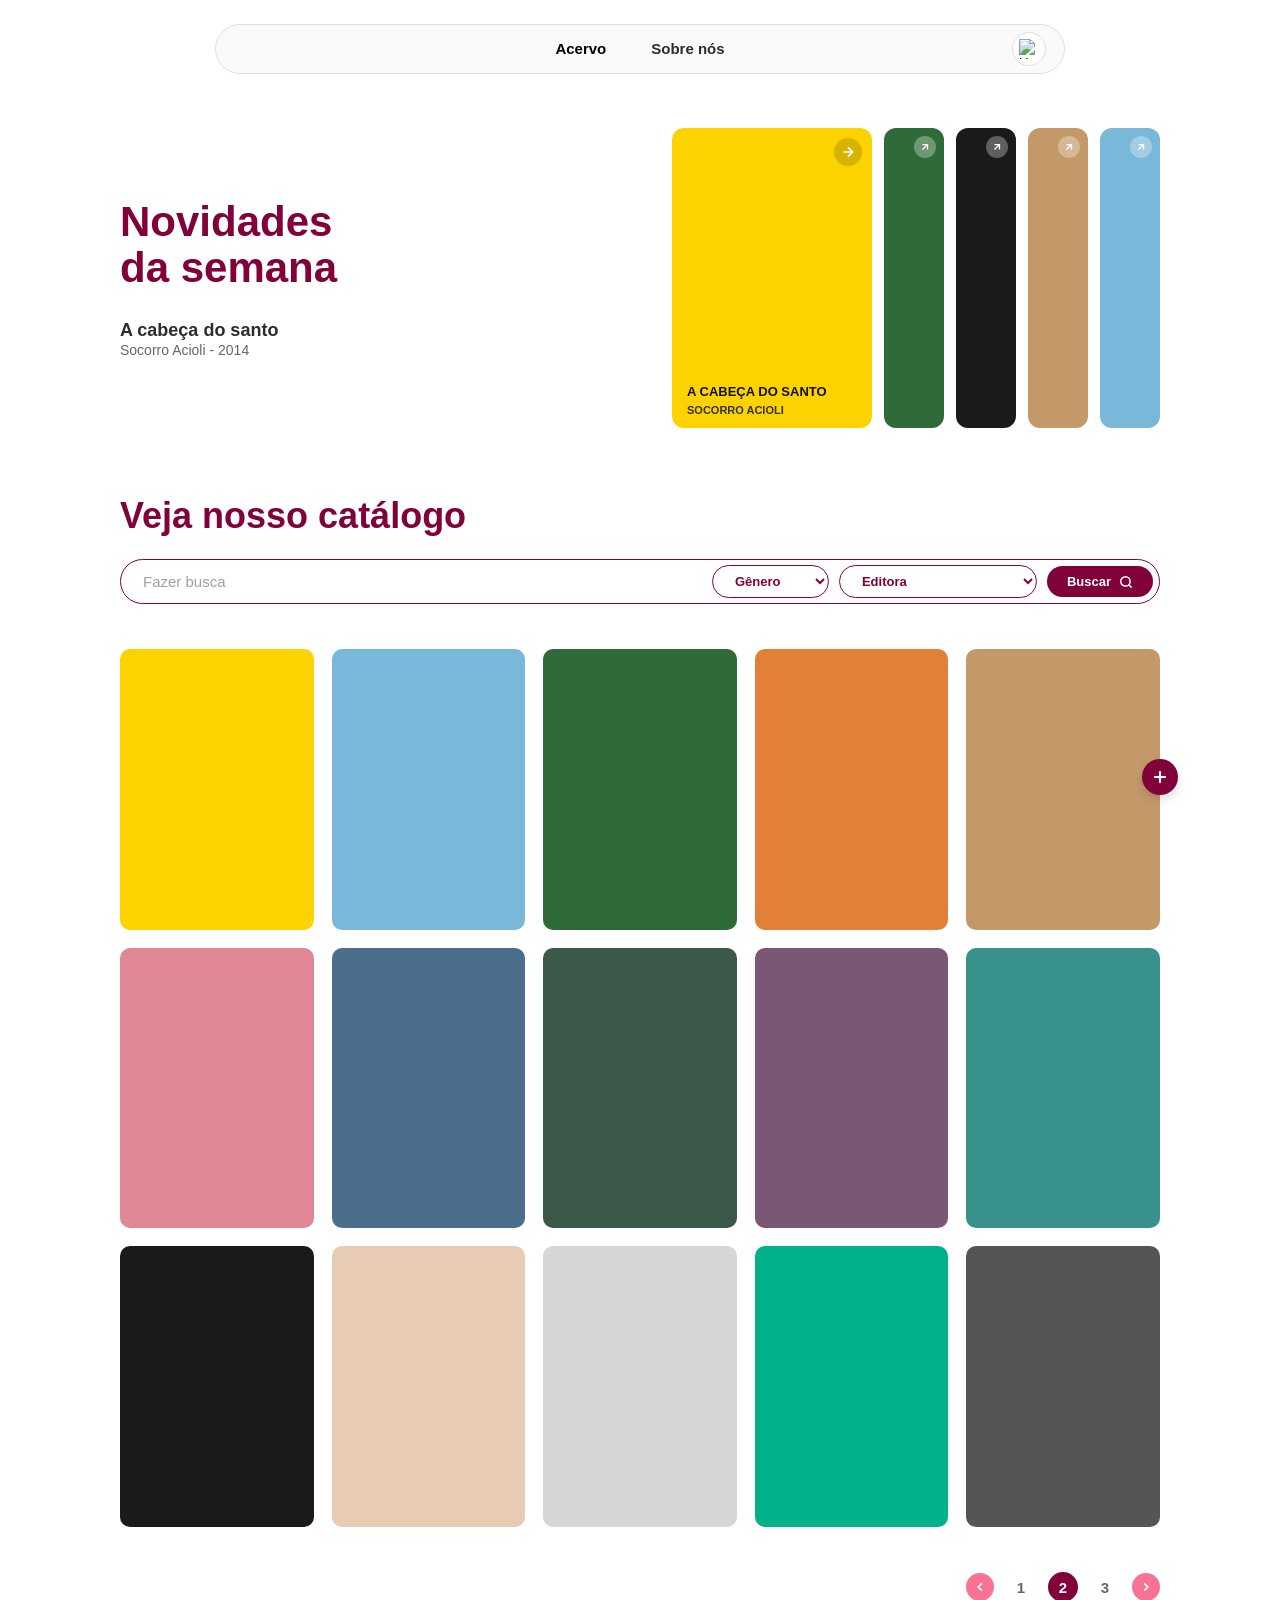
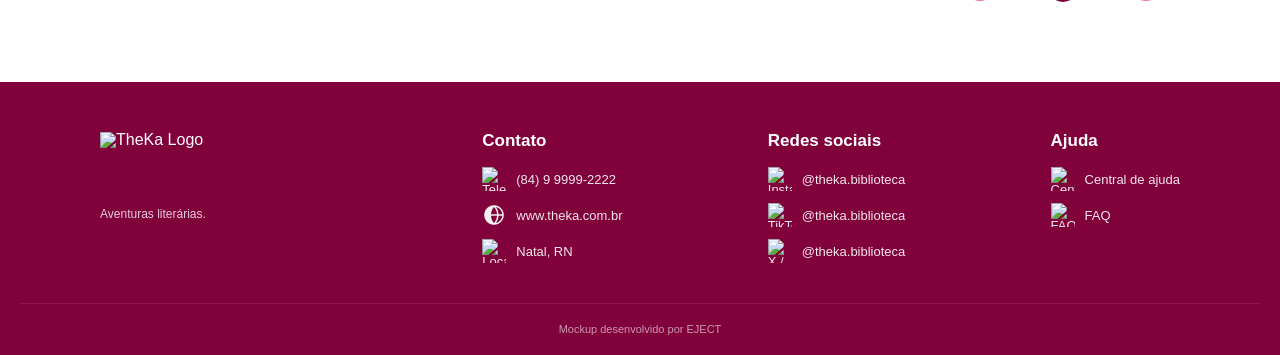
==== acervo.html @ 242de99b "Add files via upload" ====
<!DOCTYPE html>
<html lang="pt-br">
<head>
    <meta charset="UTF-8">
    <meta name="viewport" content="width=device-width, initial-scale=1.0">
    <title>TheKa - Acervo</title>
    <link rel="stylesheet" href="./reset.css">
    <link rel="stylesheet" href="./acervo.css">
</head>
<body>

    <!-- NAVBAR SUPERIOR -->
    <header class="header-container">
        <nav class="navbar">
            <div class="nav-brand">
                <!-- Sem logo no topo por enquanto -->
            </div>

            <ul class="nav-links">
                <li><a href="./acervo.html" class="nav-item active">Acervo</a></li>
                <li><a href="#" class="nav-item">Sobre nós</a></li>
            </ul>

            <div class="nav-user">
                <button class="btn-usuario" aria-label="Perfil do usuário">
                    <img src="./usuario.png" alt="Usuário" class="icone-usuario">
                </button>
            </div>
        </nav>
    </header>

    <main class="conteudo-principal">

        <!-- NOVIDADES DA SEMANA -->
        <section class="novidades-secao">
            <div class="novidades-info">
                <h1>Novidades<br>da semana</h1>
                <div class="destaque-detalhe">
                    <h2>A cabeça do santo</h2>
                    <p>Socorro Acioli - 2014</p>
                </div>
            </div>

            <div class="novidades-carrossel">
                <div class="card-livro-destaque">
                    <div class="capa-placeholder amarelo">
                        <button class="btn-card-arrow" aria-label="Ver livro">
                            <svg width="16" height="16" viewBox="0 0 24 24" fill="none" stroke="currentColor" stroke-width="2.5"><line x1="5" y1="12" x2="19" y2="12"></line><polyline points="12 5 19 12 12 19"></polyline></svg>
                        </button>
                        <span class="titulo-livro-destaque">A CABEÇA DO SANTO</span>
                        <span class="autor-livro-destaque">SOCORRO ACIOLI</span>
                    </div>
                </div>

                <div class="card-livro-mini">
                    <div class="capa-placeholder verde">
                        <button class="btn-card-arrow-sm" aria-label="Ver livro">
                            <svg width="12" height="12" viewBox="0 0 24 24" fill="none" stroke="currentColor" stroke-width="2.5"><line x1="7" y1="17" x2="17" y2="7"></line><polyline points="7 7 17 7 17 17"></polyline></svg>
                        </button>
                    </div>
                </div>

                <div class="card-livro-mini">
                    <div class="capa-placeholder escuro">
                        <button class="btn-card-arrow-sm" aria-label="Ver livro">
                            <svg width="12" height="12" viewBox="0 0 24 24" fill="none" stroke="currentColor" stroke-width="2.5"><line x1="7" y1="17" x2="17" y2="7"></line><polyline points="7 7 17 7 17 17"></polyline></svg>
                        </button>
                    </div>
                </div>

                <div class="card-livro-mini">
                    <div class="capa-placeholder bege">
                        <button class="btn-card-arrow-sm" aria-label="Ver livro">
                            <svg width="12" height="12" viewBox="0 0 24 24" fill="none" stroke="currentColor" stroke-width="2.5"><line x1="7" y1="17" x2="17" y2="7"></line><polyline points="7 7 17 7 17 17"></polyline></svg>
                        </button>
                    </div>
                </div>

                <div class="card-livro-mini">
                    <div class="capa-placeholder azul">
                        <button class="btn-card-arrow-sm" aria-label="Ver livro">
                            <svg width="12" height="12" viewBox="0 0 24 24" fill="none" stroke="currentColor" stroke-width="2.5"><line x1="7" y1="17" x2="17" y2="7"></line><polyline points="7 7 17 7 17 17"></polyline></svg>
                        </button>
                    </div>
                </div>
            </div>
        </section>

        <!-- CATÁLOGO E BUSCA -->
        <section class="catalogo-secao">
            <h2 class="titulo-secao">Veja nosso catálogo</h2>

            <!-- BARRA DE BUSCA E FILTROS -->
            <div class="container-busca">
                <input type="text" placeholder="Fazer busca" class="input-busca">

                <div class="filtros-grupo">
                    <select class="select-filtro">
                        <option value="" disabled selected>Gênero</option>
                        <option value="ficcao">Ficção</option>
                        <option value="romance">Romance</option>
                        <option value="fantasia">Fantasia</option>
                    </select>

                    <select class="select-filtro">
                        <option value="" disabled selected>Editora</option>
                        <option value="companhia">Companhia das Letras</option>
                        <option value="intrinseca">Intrínseca</option>
                    </select>

                    <button class="btn-buscar">
                        Buscar
                        <svg width="14" height="14" viewBox="0 0 24 24" fill="none" stroke="currentColor" stroke-width="2.5" stroke-linecap="round" stroke-linejoin="round">
                            <circle cx="11" cy="11" r="8"></circle>
                            <line x1="21" y1="21" x2="16.65" y2="16.65"></line>
                        </svg>
                    </button>
                </div>
            </div>

            <!-- GRID DE LIVROS -->
            <div class="grid-container-relativo">
                <div class="grid-catalogo">
                    <div class="card-catalogo"><div class="capa-placeholder amarelo"></div></div>
                    <div class="card-catalogo"><div class="capa-placeholder azul"></div></div>
                    <div class="card-catalogo"><div class="capa-placeholder verde"></div></div>
                    <div class="card-catalogo"><div class="capa-placeholder laranja"></div></div>
                    <div class="card-catalogo"><div class="capa-placeholder bege"></div></div>

                    <div class="card-catalogo"><div class="capa-placeholder rosa"></div></div>
                    <div class="card-catalogo"><div class="capa-placeholder azul-escuro"></div></div>
                    <div class="card-catalogo"><div class="capa-placeholder verde-escuro"></div></div>
                    <div class="card-catalogo"><div class="capa-placeholder flor"></div></div>
                    <div class="card-catalogo"><div class="capa-placeholder verde-agua"></div></div>

                    <div class="card-catalogo"><div class="capa-placeholder escuro"></div></div>
                    <div class="card-catalogo"><div class="capa-placeholder bege-escuro"></div></div>
                    <div class="card-catalogo"><div class="capa-placeholder cinza"></div></div>
                    <div class="card-catalogo"><div class="capa-placeholder verde-vibrante"></div></div>
                    <div class="card-catalogo"><div class="capa-placeholder pb"></div></div>
                </div>

                <button class="btn-flutuante-adicionar" aria-label="Adicionar livro">
                    <svg width="20" height="20" viewBox="0 0 24 24" fill="none" stroke="currentColor" stroke-width="2.5"><line x1="12" y1="5" x2="12" y2="19"></line><line x1="5" y1="12" x2="19" y2="12"></line></svg>
                </button>
            </div>

            <!-- PAGINAÇÃO -->
            <div class="paginacao">
                <button class="page-arrow" aria-label="Página anterior">
                    <svg width="14" height="14" viewBox="0 0 24 24" fill="none" stroke="currentColor" stroke-width="3"><polyline points="15 18 9 12 15 6"></polyline></svg>
                </button>
                <span class="page-num">1</span>
                <span class="page-num active">2</span>
                <span class="page-num">3</span>
                <button class="page-arrow" aria-label="Próxima página">
                    <svg width="14" height="14" viewBox="0 0 24 24" fill="none" stroke="currentColor" stroke-width="3"><polyline points="9 18 15 12 9 6"></polyline></svg>
                </button>
            </div>
        </section>

    </main>

    <!-- FOOTER EM HTML / ESTRUTURADO -->
    <footer class="rodape">
        <div class="rodape-conteudo">
            
            <div class="coluna-rodape brand-coluna">
                <img src="./imagemPacervo.png" alt="TheKa Logo" class="logo-rodape">
                <p class="slogan-rodape">Aventuras literárias.</p>
            </div>

            <div class="coluna-rodape">
                <h3>Contato</h3>
                <ul>
                    <li>
                        <img src="./telefone.png" alt="Telefone" class="icone-rodape">
                        (84) 9 9999-2222
                    </li>
                    <li>
                        <img src="./site.png" alt="Site" class="icone-rodape">
                        www.theka.com.br
                    </li>
                    <li>
                        <img src="./local.png" alt="Localização" class="icone-rodape">
                        Natal, RN
                    </li>
                </ul>
            </div>

            <div class="coluna-rodape">
                <h3>Redes sociais</h3>
                <ul>
                    <li>
                        <img src="./instagram.png" alt="Instagram" class="icone-rodape">
                        <a href="#">@theka.biblioteca</a>
                    </li>
                    <li>
                        <img src="./tiktok.png" alt="TikTok" class="icone-rodape">
                        <a href="#">@theka.biblioteca</a>
                    </li>
                    <li>
                        <img src="./twiter.png" alt="X / Twitter" class="icone-rodape">
                        <a href="#">@theka.biblioteca</a>
                    </li>
                </ul>
            </div>

            <div class="coluna-rodape">
                <h3>Ajuda</h3>
                <ul>
                    <li>
                        <img src="./ajuda.png" alt="Central de ajuda" class="icone-rodape">
                        <a href="#">Central de ajuda</a>
                    </li>
                    <li>
                        <img src="./faq.png" alt="FAQ" class="icone-rodape">
                        <a href="#">FAQ</a>
                    </li>
                </ul>
            </div>

        </div>

        <div class="rodape-creditos">
            <p>Mockup desenvolvido por EJECT</p>
        </div>
    </footer>

</body>
</html>
---- acervo.css ----
/* ==========================================================================
   ESTILOS EXCLUSIVOS DA PÁGINA DE ACERVO / CATÁLOGO
   ========================================================================== */
:root {
    --vinho-principal: #81013A;
    --vinho-escuro: #5C001C;
    --rosa-suave: #F87293;
    --cinza-borda: #E0E0E0;
    --cinza-fundo: #F4F4F4;
    --texto-escuro: #2D2D2D;
    --texto-secundario: #666666;
    --branco: #FFFFFF;
}

* {
    box-sizing: border-box;
    margin: 0;
    padding: 0;
}

body {
    font-family: Arial, Helvetica, sans-serif;
    background-color: var(--branco);
    color: var(--texto-escuro);
}

/* ==========================================================================
   1. NAVBAR SUPERIOR
   ========================================================================== */
.header-container {
    width: 100%;
    display: flex;
    justify-content: center;
    padding: 24px 0;
    background-color: var(--branco);
}

.navbar {
    width: 88%;
    max-width: 850px;
    height: 50px;
    background-color: #FAFAFA;
    border: 1px solid var(--cinza-borda);
    border-radius: 50px;
    display: flex;
    align-items: center;
    justify-content: space-between;
    padding: 0 18px;
}

.nav-brand {
    display: flex;
    align-items: center;
    min-width: 34px; /* Mantém o alinhamento proporcional com os outros itens */
}

.nav-links {
    display: flex;
    list-style: none;
    gap: 45px;
}

.nav-item {
    text-decoration: none;
    color: var(--texto-escuro);
    font-size: 15px;
    font-weight: 600;
    transition: color 0.2s ease;
}

.nav-item.active {
    font-weight: 800;
    color: #000000;
}

.nav-item:hover {
    color: var(--vinho-principal);
}

.btn-usuario {
    width: 34px;
    height: 34px;
    border-radius: 50%;
    border: 1px solid var(--cinza-borda);
    background-color: var(--branco);
    display: flex;
    align-items: center;
    justify-content: center;
    cursor: pointer;
    overflow: hidden;
    padding: 0;
    transition: background-color 0.2s ease;
}

.btn-usuario:hover {
    background-color: var(--cinza-fundo);
}

.icone-usuario {
    width: 20px;
    height: 20px;
    object-fit: contain;
    display: block;
}

/* ==========================================================================
   2. CONTEÚDO PRINCIPAL
   ========================================================================== */
.conteudo-principal {
    max-width: 1080px;
    margin: 0 auto;
    padding: 30px 20px 80px 20px;
}

/* ==========================================================================
   3. SECÇÃO: NOVIDADES DA SEMANA
   ========================================================================== */
.novidades-secao {
    display: flex;
    align-items: center;
    justify-content: space-between;
    gap: 40px;
    margin-bottom: 70px;
}

.novidades-info h1 {
    font-size: 42px;
    color: var(--vinho-principal);
    font-weight: 800;
    line-height: 1.1;
    margin-bottom: 30px;
}

.destaque-detalhe h2 {
    font-size: 18px;
    font-weight: 700;
    color: var(--texto-escuro);
}

.destaque-detalhe p {
    font-size: 14px;
    color: var(--texto-secundario);
    margin-top: 4px;
}

.novidades-carrossel {
    display: flex;
    align-items: flex-end;
    gap: 12px;
}

.card-livro-destaque {
    width: 200px;
    height: 300px;
    border-radius: 12px;
    overflow: hidden;
    position: relative;
}

.card-livro-mini {
    width: 60px;
    height: 300px;
    border-radius: 12px;
    overflow: hidden;
    position: relative;
}

.btn-card-arrow {
    position: absolute;
    top: 10px;
    right: 10px;
    width: 28px;
    height: 28px;
    border-radius: 50%;
    background-color: rgba(0, 0, 0, 0.15);
    border: none;
    color: var(--branco);
    display: flex;
    align-items: center;
    justify-content: center;
    cursor: pointer;
}

.btn-card-arrow-sm {
    position: absolute;
    top: 8px;
    right: 8px;
    width: 22px;
    height: 22px;
    border-radius: 50%;
    background-color: rgba(255, 255, 255, 0.3);
    border: none;
    color: var(--branco);
    display: flex;
    align-items: center;
    justify-content: center;
    cursor: pointer;
}

.titulo-livro-destaque {
    position: absolute;
    bottom: 30px;
    left: 15px;
    font-size: 13px;
    font-weight: 800;
    color: #111111;
}

.autor-livro-destaque {
    position: absolute;
    bottom: 12px;
    left: 15px;
    font-size: 11px;
    font-weight: 700;
    color: #333333;
}

/* ==========================================================================
   4. SECÇÃO: CATÁLOGO E BUSCA
   ========================================================================== */
.catalogo-secao {
    width: 100%;
}

.titulo-secao {
    font-size: 36px;
    color: var(--vinho-principal);
    font-weight: 800;
    margin-bottom: 25px;
}

/* BARRA DE BUSCA E FILTROS */
.container-busca {
    width: 100%;
    display: flex;
    align-items: center;
    justify-content: space-between;
    border: 1.5px solid var(--vinho-principal);
    border-radius: 50px;
    padding: 5px 6px 5px 22px;
    margin-bottom: 45px;
    background-color: var(--branco);
}

.input-busca {
    flex: 1;
    border: none;
    outline: none;
    font-size: 15px;
    color: var(--texto-escuro);
    background: transparent;
}

.input-busca::placeholder {
    color: #A0A0A0;
}

.filtros-grupo {
    display: flex;
    align-items: center;
    gap: 10px;
}

.select-filtro {
    border: 1.5px solid var(--vinho-principal);
    border-radius: 50px;
    padding: 7px 18px;
    font-size: 13px;
    color: var(--vinho-principal);
    background-color: var(--branco);
    outline: none;
    cursor: pointer;
    font-weight: 600;
}

.btn-buscar {
    background-color: var(--vinho-principal);
    color: var(--branco);
    border: none;
    border-radius: 50px;
    padding: 8px 20px;
    font-size: 13px;
    font-weight: 700;
    display: flex;
    align-items: center;
    gap: 8px;
    cursor: pointer;
    transition: opacity 0.2s ease;
}

.btn-buscar:hover {
    opacity: 0.9;
}

/* GRID DO CATÁLOGO */
.grid-container-relativo {
    position: relative;
    width: 100%;
}

.grid-catalogo {
    display: grid;
    grid-template-columns: repeat(5, 1fr);
    gap: 18px;
    margin-bottom: 45px;
}

.card-catalogo {
    width: 100%;
    aspect-ratio: 2 / 2.9;
    border-radius: 10px;
    overflow: hidden;
    cursor: pointer;
    transition: transform 0.2s ease;
}

.card-catalogo:hover {
    transform: translateY(-4px);
}

/* BOTÃO FLUTUANTE ADICIONAR (+) */
.btn-flutuante-adicionar {
    position: absolute;
    right: -18px;
    top: 110px;
    width: 36px;
    height: 36px;
    border-radius: 50%;
    background-color: var(--vinho-principal);
    color: var(--branco);
    border: none;
    display: flex;
    align-items: center;
    justify-content: center;
    cursor: pointer;
    box-shadow: 0 4px 10px rgba(0, 0, 0, 0.15);
}

/* CORES DOS PLACEHOLDERS DAS CAPAS */
.capa-placeholder {
    width: 100%;
    height: 100%;
    position: relative;
}

.capa-placeholder.amarelo { background-color: #FCD300; }
.capa-placeholder.azul { background-color: #79B8D8; }
.capa-placeholder.verde { background-color: #2F6B38; }
.capa-placeholder.laranja { background-color: #E28135; }
.capa-placeholder.bege { background-color: #C3996A; }
.capa-placeholder.rosa { background-color: #E08796; }
.capa-placeholder.azul-escuro { background-color: #4C6E8D; }
.capa-placeholder.verde-escuro { background-color: #3B5848; }
.capa-placeholder.flor { background-color: #7A5775; }
.capa-placeholder.verde-agua { background-color: #39918C; }
.capa-placeholder.escuro { background-color: #1A1A1A; }
.capa-placeholder.bege-escuro { background-color: #E7CBB2; }
.capa-placeholder.cinza { background-color: #D6D6D6; }
.capa-placeholder.verde-vibrante { background-color: #00B189; }
.capa-placeholder.pb { background-color: #555555; }

/* PAGINAÇÃO */
.paginacao {
    display: flex;
    align-items: center;
    justify-content: flex-end;
    gap: 12px;
}

.page-num {
    font-size: 15px;
    font-weight: 600;
    color: var(--texto-secundario);
    width: 30px;
    height: 30px;
    border-radius: 50%;
    display: flex;
    align-items: center;
    justify-content: center;
    cursor: pointer;
}

.page-num.active {
    background-color: var(--vinho-principal);
    color: var(--branco);
}

.page-arrow {
    background-color: var(--rosa-suave);
    color: var(--branco);
    border: none;
    width: 28px;
    height: 28px;
    border-radius: 50%;
    display: flex;
    align-items: center;
    justify-content: center;
    cursor: pointer;
}

/* ==========================================================================
   5. FOOTER / RODAPÉ
   ========================================================================== */
.rodape {
    background-color: var(--vinho-principal);
    color: var(--branco);
    padding: 50px 20px 20px 20px;
}

.rodape-conteudo {
    max-width: 1080px;
    margin: 0 auto;
    display: flex;
    justify-content: space-between;
    gap: 40px;
    padding-bottom: 40px;
}

.coluna-rodape h3 {
    font-size: 17px;
    font-weight: 700;
    margin-bottom: 18px;
}

.coluna-rodape ul {
    list-style: none;
    display: flex;
    flex-direction: column;
    gap: 12px;
}

.coluna-rodape li, .coluna-rodape a {
    font-size: 13px;
    color: rgba(255, 255, 255, 0.9);
    text-decoration: none;
    display: flex;
    align-items: center;
    gap: 10px;
}

.coluna-rodape a:hover {
    text-decoration: underline;
}

.brand-coluna {
    display: flex;
    flex-direction: column;
    gap: 10px;
}

.logo-rodape {
    width: 237px;
    height: 65.73px;
    object-fit: contain;
}

.slogan-rodape {
    font-size: 12px;
    opacity: 0.8;
}

.icone-rodape {
    width: 24px;
    height: 24px;
    object-fit: contain;
    display: block;
}

.rodape-creditos {
    text-align: center;
    border-top: 1px solid rgba(255, 255, 255, 0.15);
    padding-top: 20px;
    font-size: 11px;
    opacity: 0.6;
}

/* ==========================================================================
   6. RESPONSIVIDADE PEQUENA
   ========================================================================== */
@media (max-width: 900px) {
    .novidades-secao {
        flex-direction: column;
        align-items: flex-start;
    }

    .container-busca {
        flex-direction: column;
        border-radius: 20px;
        gap: 15px;
        padding: 15px;
    }

    .filtros-grupo {
        width: 100%;
        justify-content: space-between;
    }

    .grid-catalogo {
        grid-template-columns: repeat(3, 1fr);
    }

    .rodape-conteudo {
        flex-direction: column;
        gap: 30px;
    }
}

@media (max-width: 600px) {
    .grid-catalogo {
        grid-template-columns: repeat(2, 1fr);
    }
}
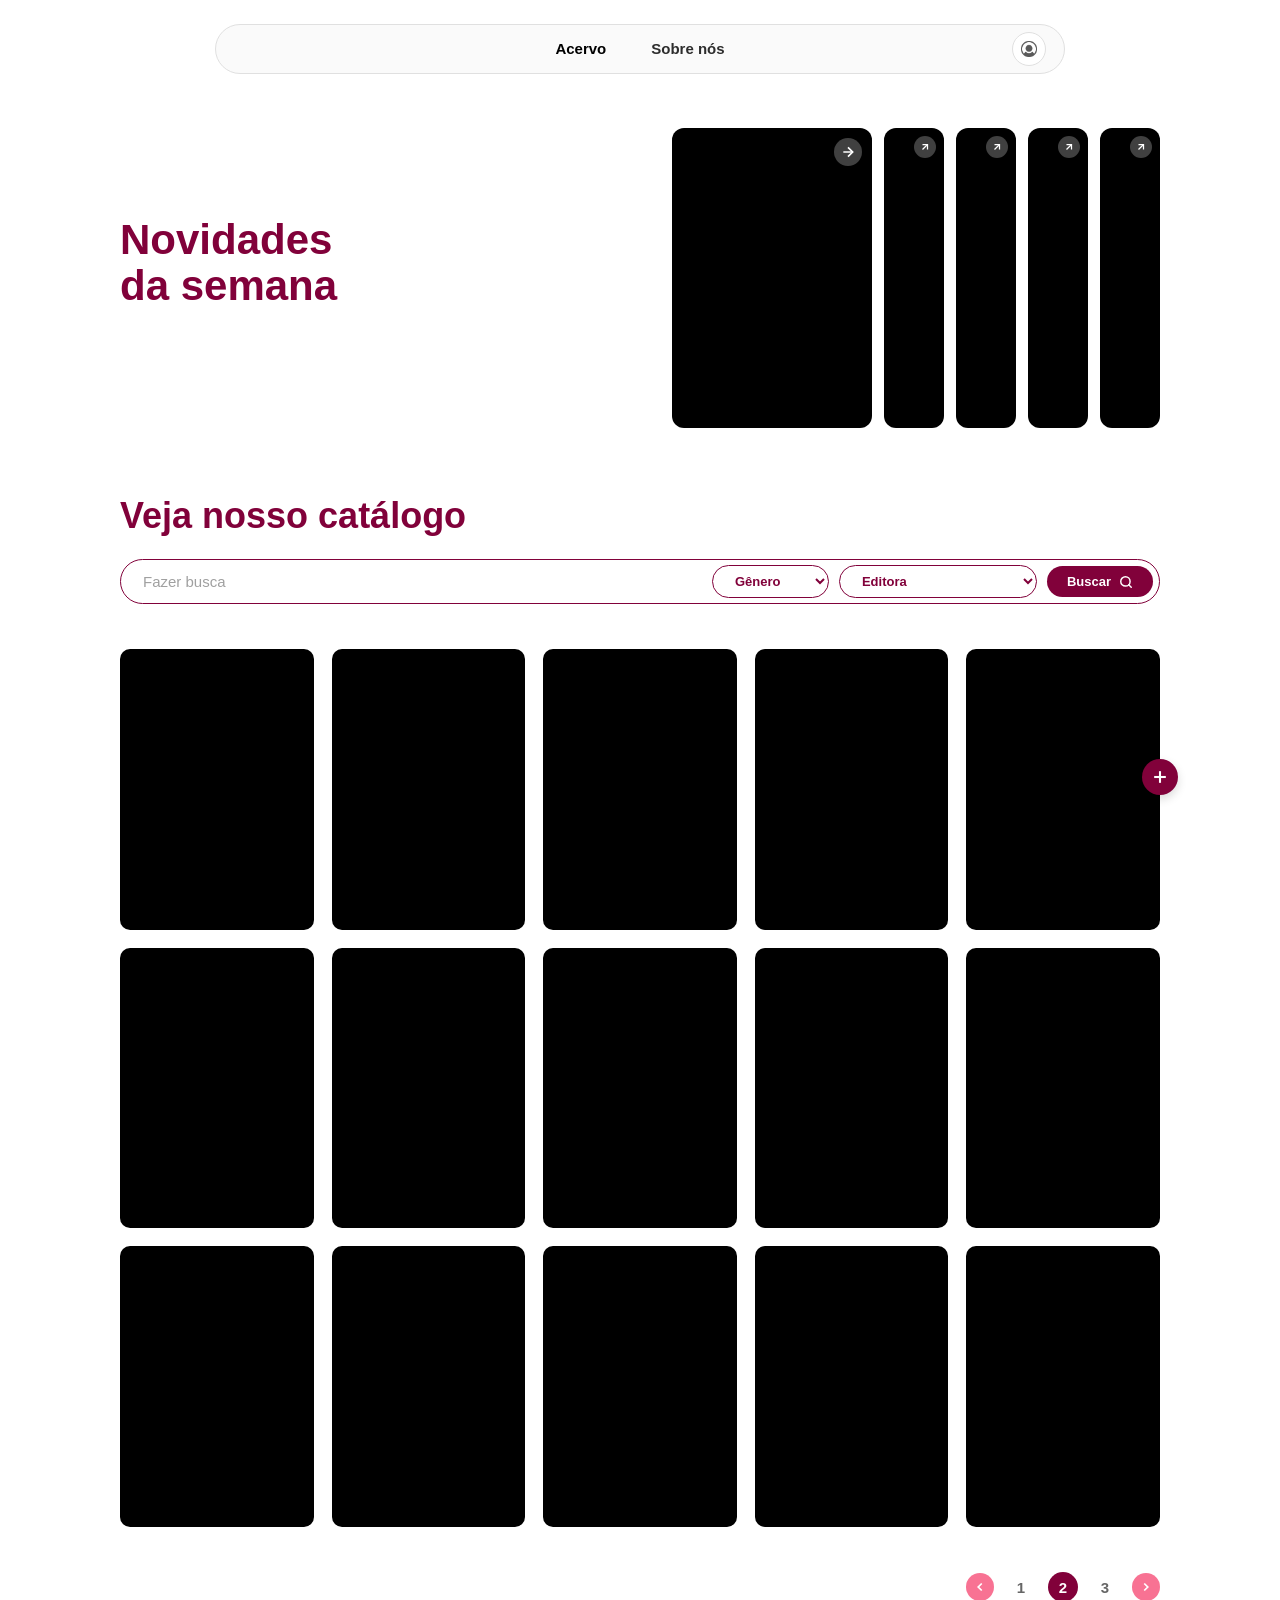
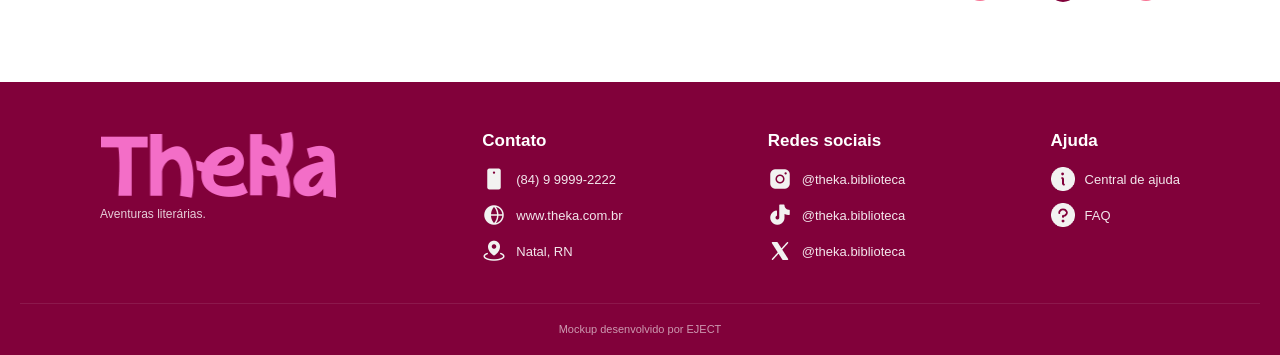
==== commit e3c59039: "Add files via upload" ====
--- a/acervo.html
+++ b/acervo.html
@@ -36,8 +36,7 @@
             <div class="novidades-info">
                 <h1>Novidades<br>da semana</h1>
                 <div class="destaque-detalhe">
-                    <h2>A cabeça do santo</h2>
-                    <p>Socorro Acioli - 2014</p>
+                    <!-- Sem informações de livro ou autor por enquanto -->
                 </div>
             </div>
 
@@ -47,8 +46,6 @@
                         <button class="btn-card-arrow" aria-label="Ver livro">
                             <svg width="16" height="16" viewBox="0 0 24 24" fill="none" stroke="currentColor" stroke-width="2.5"><line x1="5" y1="12" x2="19" y2="12"></line><polyline points="12 5 19 12 12 19"></polyline></svg>
                         </button>
-                        <span class="titulo-livro-destaque">A CABEÇA DO SANTO</span>
-                        <span class="autor-livro-destaque">SOCORRO ACIOLI</span>
                     </div>
                 </div>
 
--- a/acervo.css
+++ b/acervo.css
@@ -51,7 +51,7 @@
 .nav-brand {
     display: flex;
     align-items: center;
-    min-width: 34px; /* Mantém o alinhamento proporcional com os outros itens */
+    min-width: 34px;
 }
 
 .nav-links {
@@ -172,7 +172,7 @@
     width: 28px;
     height: 28px;
     border-radius: 50%;
-    background-color: rgba(0, 0, 0, 0.15);
+    background-color: rgba(255, 255, 255, 0.25);
     border: none;
     color: var(--branco);
     display: flex;
@@ -188,7 +188,7 @@
     width: 22px;
     height: 22px;
     border-radius: 50%;
-    background-color: rgba(255, 255, 255, 0.3);
+    background-color: rgba(255, 255, 255, 0.25);
     border: none;
     color: var(--branco);
     display: flex;
@@ -203,7 +203,7 @@
     left: 15px;
     font-size: 13px;
     font-weight: 800;
-    color: #111111;
+    color: var(--branco);
 }
 
 .autor-livro-destaque {
@@ -212,7 +212,7 @@
     left: 15px;
     font-size: 11px;
     font-weight: 700;
-    color: #333333;
+    color: rgba(255, 255, 255, 0.8);
 }
 
 /* ==========================================================================
@@ -336,28 +336,31 @@
     box-shadow: 0 4px 10px rgba(0, 0, 0, 0.15);
 }
 
-/* CORES DOS PLACEHOLDERS DAS CAPAS */
+/* PLACEHOLDERS DAS CAPAS (TODAS PRETAS POR ENQUANTO) */
 .capa-placeholder {
     width: 100%;
     height: 100%;
     position: relative;
-}
-
-.capa-placeholder.amarelo { background-color: #FCD300; }
-.capa-placeholder.azul { background-color: #79B8D8; }
-.capa-placeholder.verde { background-color: #2F6B38; }
-.capa-placeholder.laranja { background-color: #E28135; }
-.capa-placeholder.bege { background-color: #C3996A; }
-.capa-placeholder.rosa { background-color: #E08796; }
-.capa-placeholder.azul-escuro { background-color: #4C6E8D; }
-.capa-placeholder.verde-escuro { background-color: #3B5848; }
-.capa-placeholder.flor { background-color: #7A5775; }
-.capa-placeholder.verde-agua { background-color: #39918C; }
-.capa-placeholder.escuro { background-color: #1A1A1A; }
-.capa-placeholder.bege-escuro { background-color: #E7CBB2; }
-.capa-placeholder.cinza { background-color: #D6D6D6; }
-.capa-placeholder.verde-vibrante { background-color: #00B189; }
-.capa-placeholder.pb { background-color: #555555; }
+    background-color: #000000;
+}
+
+.capa-placeholder.amarelo,
+.capa-placeholder.azul,
+.capa-placeholder.verde,
+.capa-placeholder.laranja,
+.capa-placeholder.bege,
+.capa-placeholder.rosa,
+.capa-placeholder.azul-escuro,
+.capa-placeholder.verde-escuro,
+.capa-placeholder.flor,
+.capa-placeholder.verde-agua,
+.capa-placeholder.escuro,
+.capa-placeholder.bege-escuro,
+.capa-placeholder.cinza,
+.capa-placeholder.verde-vibrante,
+.capa-placeholder.pb {
+    background-color: #000000;
+}
 
 /* PAGINAÇÃO */
 .paginacao {
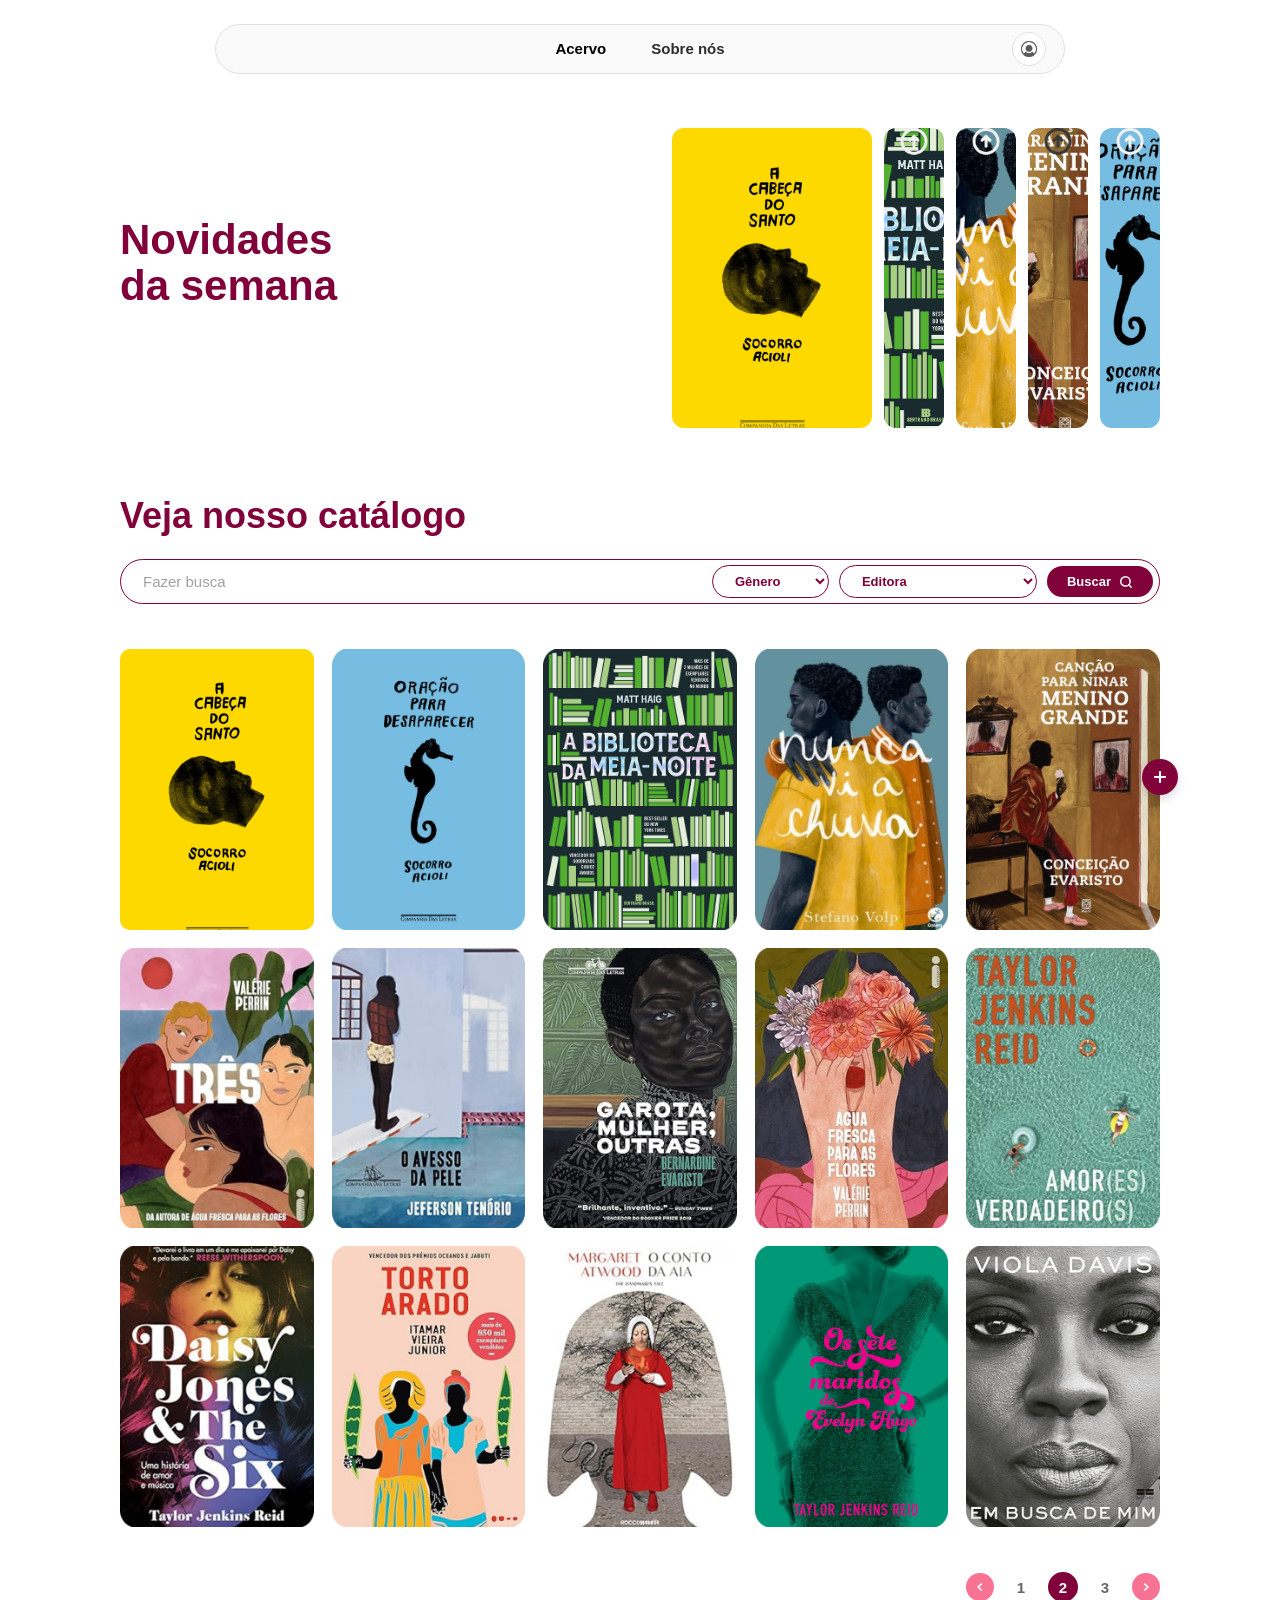
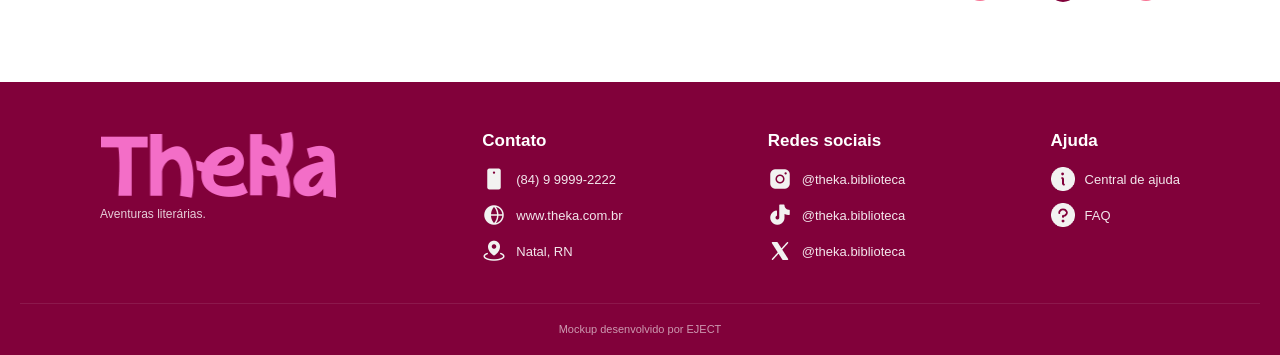
==== commit 7c0edc8a: "Add files via upload" ====
--- a/acervo.html
+++ b/acervo.html
@@ -9,11 +9,9 @@
 </head>
 <body>
 
-    <!-- NAVBAR SUPERIOR -->
     <header class="header-container">
         <nav class="navbar">
             <div class="nav-brand">
-                <!-- Sem logo no topo por enquanto -->
             </div>
 
             <ul class="nav-links">
@@ -31,63 +29,39 @@
 
     <main class="conteudo-principal">
 
-        <!-- NOVIDADES DA SEMANA -->
         <section class="novidades-secao">
             <div class="novidades-info">
                 <h1>Novidades<br>da semana</h1>
                 <div class="destaque-detalhe">
-                    <!-- Sem informações de livro ou autor por enquanto -->
                 </div>
             </div>
 
             <div class="novidades-carrossel">
                 <div class="card-livro-destaque">
-                    <div class="capa-placeholder amarelo">
-                        <button class="btn-card-arrow" aria-label="Ver livro">
-                            <svg width="16" height="16" viewBox="0 0 24 24" fill="none" stroke="currentColor" stroke-width="2.5"><line x1="5" y1="12" x2="19" y2="12"></line><polyline points="12 5 19 12 12 19"></polyline></svg>
-                        </button>
-                    </div>
+                    <img src="./livro1.png" alt="Livro 1" class="capa-imagem">
                 </div>
 
                 <div class="card-livro-mini">
-                    <div class="capa-placeholder verde">
-                        <button class="btn-card-arrow-sm" aria-label="Ver livro">
-                            <svg width="12" height="12" viewBox="0 0 24 24" fill="none" stroke="currentColor" stroke-width="2.5"><line x1="7" y1="17" x2="17" y2="7"></line><polyline points="7 7 17 7 17 17"></polyline></svg>
-                        </button>
-                    </div>
+                    <img src="./lombada1.png" alt="Lombada 1" class="capa-imagem">
                 </div>
 
                 <div class="card-livro-mini">
-                    <div class="capa-placeholder escuro">
-                        <button class="btn-card-arrow-sm" aria-label="Ver livro">
-                            <svg width="12" height="12" viewBox="0 0 24 24" fill="none" stroke="currentColor" stroke-width="2.5"><line x1="7" y1="17" x2="17" y2="7"></line><polyline points="7 7 17 7 17 17"></polyline></svg>
-                        </button>
-                    </div>
+                    <img src="./lombada2.png" alt="Lombada 2" class="capa-imagem">
                 </div>
 
                 <div class="card-livro-mini">
-                    <div class="capa-placeholder bege">
-                        <button class="btn-card-arrow-sm" aria-label="Ver livro">
-                            <svg width="12" height="12" viewBox="0 0 24 24" fill="none" stroke="currentColor" stroke-width="2.5"><line x1="7" y1="17" x2="17" y2="7"></line><polyline points="7 7 17 7 17 17"></polyline></svg>
-                        </button>
-                    </div>
+                    <img src="./lombada3.png" alt="Lombada 3" class="capa-imagem">
                 </div>
 
                 <div class="card-livro-mini">
-                    <div class="capa-placeholder azul">
-                        <button class="btn-card-arrow-sm" aria-label="Ver livro">
-                            <svg width="12" height="12" viewBox="0 0 24 24" fill="none" stroke="currentColor" stroke-width="2.5"><line x1="7" y1="17" x2="17" y2="7"></line><polyline points="7 7 17 7 17 17"></polyline></svg>
-                        </button>
-                    </div>
+                    <img src="./lombada4.png" alt="Lombada 4" class="capa-imagem">
                 </div>
             </div>
         </section>
 
-        <!-- CATÁLOGO E BUSCA -->
         <section class="catalogo-secao">
             <h2 class="titulo-secao">Veja nosso catálogo</h2>
 
-            <!-- BARRA DE BUSCA E FILTROS -->
             <div class="container-busca">
                 <input type="text" placeholder="Fazer busca" class="input-busca">
 
@@ -115,26 +89,25 @@
                 </div>
             </div>
 
-            <!-- GRID DE LIVROS -->
             <div class="grid-container-relativo">
                 <div class="grid-catalogo">
-                    <div class="card-catalogo"><div class="capa-placeholder amarelo"></div></div>
-                    <div class="card-catalogo"><div class="capa-placeholder azul"></div></div>
-                    <div class="card-catalogo"><div class="capa-placeholder verde"></div></div>
-                    <div class="card-catalogo"><div class="capa-placeholder laranja"></div></div>
-                    <div class="card-catalogo"><div class="capa-placeholder bege"></div></div>
+                    <div class="card-catalogo"><img src="./livro1.png" alt="Livro 1" class="capa-imagem"></div>
+                    <div class="card-catalogo"><img src="./livro2.png" alt="Livro 2" class="capa-imagem"></div>
+                    <div class="card-catalogo"><img src="./livro3.png" alt="Livro 3" class="capa-imagem"></div>
+                    <div class="card-catalogo"><img src="./livro4.png" alt="Livro 4" class="capa-imagem"></div>
+                    <div class="card-catalogo"><img src="./livro5.png" alt="Livro 5" class="capa-imagem"></div>
 
-                    <div class="card-catalogo"><div class="capa-placeholder rosa"></div></div>
-                    <div class="card-catalogo"><div class="capa-placeholder azul-escuro"></div></div>
-                    <div class="card-catalogo"><div class="capa-placeholder verde-escuro"></div></div>
-                    <div class="card-catalogo"><div class="capa-placeholder flor"></div></div>
-                    <div class="card-catalogo"><div class="capa-placeholder verde-agua"></div></div>
+                    <div class="card-catalogo"><img src="./livro6.png" alt="Livro 6" class="capa-imagem"></div>
+                    <div class="card-catalogo"><img src="./livro7.png" alt="Livro 7" class="capa-imagem"></div>
+                    <div class="card-catalogo"><img src="./livro8.png" alt="Livro 8" class="capa-imagem"></div>
+                    <div class="card-catalogo"><img src="./livro9.png" alt="Livro 9" class="capa-imagem"></div>
+                    <div class="card-catalogo"><img src="./livro10.png" alt="Livro 10" class="capa-imagem"></div>
 
-                    <div class="card-catalogo"><div class="capa-placeholder escuro"></div></div>
-                    <div class="card-catalogo"><div class="capa-placeholder bege-escuro"></div></div>
-                    <div class="card-catalogo"><div class="capa-placeholder cinza"></div></div>
-                    <div class="card-catalogo"><div class="capa-placeholder verde-vibrante"></div></div>
-                    <div class="card-catalogo"><div class="capa-placeholder pb"></div></div>
+                    <div class="card-catalogo"><img src="./livro11.png" alt="Livro 11" class="capa-imagem"></div>
+                    <div class="card-catalogo"><img src="./livro12.png" alt="Livro 12" class="capa-imagem"></div>
+                    <div class="card-catalogo"><img src="./livro13.png" alt="Livro 13" class="capa-imagem"></div>
+                    <div class="card-catalogo"><img src="./livro14.png" alt="Livro 14" class="capa-imagem"></div>
+                    <div class="card-catalogo"><img src="./livro15.png" alt="Livro 15" class="capa-imagem"></div>
                 </div>
 
                 <button class="btn-flutuante-adicionar" aria-label="Adicionar livro">
@@ -142,7 +115,6 @@
                 </button>
             </div>
 
-            <!-- PAGINAÇÃO -->
             <div class="paginacao">
                 <button class="page-arrow" aria-label="Página anterior">
                     <svg width="14" height="14" viewBox="0 0 24 24" fill="none" stroke="currentColor" stroke-width="3"><polyline points="15 18 9 12 15 6"></polyline></svg>
@@ -158,7 +130,6 @@
 
     </main>
 
-    <!-- FOOTER EM HTML / ESTRUTURADO -->
     <footer class="rodape">
         <div class="rodape-conteudo">
             
--- a/acervo.css
+++ b/acervo.css
@@ -1,6 +1,3 @@
-/* ==========================================================================
-   ESTILOS EXCLUSIVOS DA PÁGINA DE ACERVO / CATÁLOGO
-   ========================================================================== */
 :root {
     --vinho-principal: #81013A;
     --vinho-escuro: #5C001C;
@@ -24,9 +21,6 @@
     color: var(--texto-escuro);
 }
 
-/* ==========================================================================
-   1. NAVBAR SUPERIOR
-   ========================================================================== */
 .header-container {
     width: 100%;
     display: flex;
@@ -103,18 +97,12 @@
     display: block;
 }
 
-/* ==========================================================================
-   2. CONTEÚDO PRINCIPAL
-   ========================================================================== */
 .conteudo-principal {
     max-width: 1080px;
     margin: 0 auto;
     padding: 30px 20px 80px 20px;
 }
 
-/* ==========================================================================
-   3. SECÇÃO: NOVIDADES DA SEMANA
-   ========================================================================== */
 .novidades-secao {
     display: flex;
     align-items: center;
@@ -179,6 +167,7 @@
     align-items: center;
     justify-content: center;
     cursor: pointer;
+    z-index: 2;
 }
 
 .btn-card-arrow-sm {
@@ -195,29 +184,9 @@
     align-items: center;
     justify-content: center;
     cursor: pointer;
-}
-
-.titulo-livro-destaque {
-    position: absolute;
-    bottom: 30px;
-    left: 15px;
-    font-size: 13px;
-    font-weight: 800;
-    color: var(--branco);
-}
-
-.autor-livro-destaque {
-    position: absolute;
-    bottom: 12px;
-    left: 15px;
-    font-size: 11px;
-    font-weight: 700;
-    color: rgba(255, 255, 255, 0.8);
-}
-
-/* ==========================================================================
-   4. SECÇÃO: CATÁLOGO E BUSCA
-   ========================================================================== */
+    z-index: 2;
+}
+
 .catalogo-secao {
     width: 100%;
 }
@@ -229,7 +198,6 @@
     margin-bottom: 25px;
 }
 
-/* BARRA DE BUSCA E FILTROS */
 .container-busca {
     width: 100%;
     display: flex;
@@ -292,7 +260,6 @@
     opacity: 0.9;
 }
 
-/* GRID DO CATÁLOGO */
 .grid-container-relativo {
     position: relative;
     width: 100%;
@@ -318,7 +285,6 @@
     transform: translateY(-4px);
 }
 
-/* BOTÃO FLUTUANTE ADICIONAR (+) */
 .btn-flutuante-adicionar {
     position: absolute;
     right: -18px;
@@ -336,7 +302,6 @@
     box-shadow: 0 4px 10px rgba(0, 0, 0, 0.15);
 }
 
-/* PLACEHOLDERS DAS CAPAS (TODAS PRETAS POR ENQUANTO) */
 .capa-placeholder {
     width: 100%;
     height: 100%;
@@ -344,25 +309,13 @@
     background-color: #000000;
 }
 
-.capa-placeholder.amarelo,
-.capa-placeholder.azul,
-.capa-placeholder.verde,
-.capa-placeholder.laranja,
-.capa-placeholder.bege,
-.capa-placeholder.rosa,
-.capa-placeholder.azul-escuro,
-.capa-placeholder.verde-escuro,
-.capa-placeholder.flor,
-.capa-placeholder.verde-agua,
-.capa-placeholder.escuro,
-.capa-placeholder.bege-escuro,
-.capa-placeholder.cinza,
-.capa-placeholder.verde-vibrante,
-.capa-placeholder.pb {
-    background-color: #000000;
-}
-
-/* PAGINAÇÃO */
+.capa-imagem {
+    width: 100%;
+    height: 100%;
+    object-fit: cover;
+    display: block;
+}
+
 .paginacao {
     display: flex;
     align-items: center;
@@ -401,9 +354,6 @@
     cursor: pointer;
 }
 
-/* ==========================================================================
-   5. FOOTER / RODAPÉ
-   ========================================================================== */
 .rodape {
     background-color: var(--vinho-principal);
     color: var(--branco);
@@ -477,9 +427,6 @@
     opacity: 0.6;
 }
 
-/* ==========================================================================
-   6. RESPONSIVIDADE PEQUENA
-   ========================================================================== */
 @media (max-width: 900px) {
     .novidades-secao {
         flex-direction: column;
